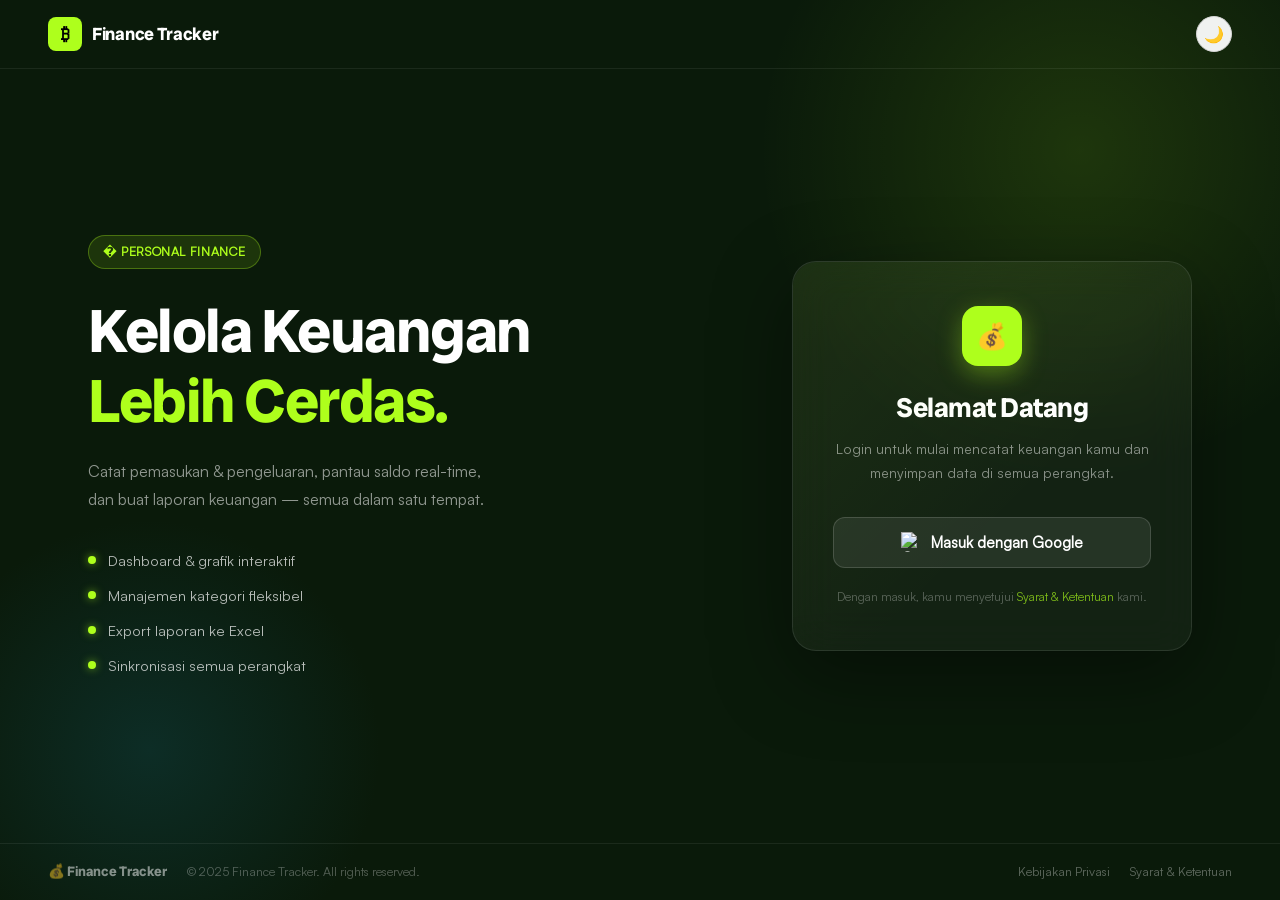
==== index.html @ 7076d9e4 "feat: apply fibank design - login screen redesign + color palette" ====
﻿<!DOCTYPE html>
<html lang="id" data-theme="light">
<head>
  <meta charset="UTF-8" />
  <meta name="viewport" content="width=device-width, initial-scale=1.0" />
  <title>Finance Tracker</title>
  <link rel="stylesheet" href="assets/css/satoshi.css" />
  <link rel="stylesheet" href="css/style.css" />
  <script src="https://cdn.jsdelivr.net/npm/chart.js@4.4.0/dist/chart.umd.min.js"></script>
  <script src="https://cdn.jsdelivr.net/npm/xlsx@0.18.5/dist/xlsx.full.min.js"></script>
</head>
<body>

<!-- ── Login Screen ──────────────────────────────────────── -->
<div id="loginScreen">

  <!-- Navbar -->
  <nav class="ls-nav">
    <div class="ls-nav-inner">
      <div class="ls-logo">
        <div class="ls-logo-icon">₿</div>
        <span class="ls-logo-text">Finance Tracker</span>
      </div>
      <button class="btn-theme login-theme" id="btnTheme" title="Toggle tema" aria-label="Toggle tema">
        <span id="themeIcon">🌙</span>
      </button>
    </div>
  </nav>

  <!-- Hero -->
  <div class="ls-hero">
    <!-- Left: Branding -->
    <div class="ls-left">
      <div class="ls-left-inner">
        <div class="ls-badge">� Personal Finance</div>
        <h1 class="ls-headline">Kelola Keuangan<br><span class="ls-headline-accent">Lebih Cerdas.</span></h1>
        <p class="ls-desc">Catat pemasukan &amp; pengeluaran, pantau saldo real-time, dan buat laporan keuangan — semua dalam satu tempat.</p>
        <div class="ls-features">
          <div class="ls-feature-item">
            <span class="ls-feature-dot"></span>
            <span>Dashboard &amp; grafik interaktif</span>
          </div>
          <div class="ls-feature-item">
            <span class="ls-feature-dot"></span>
            <span>Manajemen kategori fleksibel</span>
          </div>
          <div class="ls-feature-item">
            <span class="ls-feature-dot"></span>
            <span>Export laporan ke Excel</span>
          </div>
          <div class="ls-feature-item">
            <span class="ls-feature-dot"></span>
            <span>Sinkronisasi semua perangkat</span>
          </div>
        </div>
      </div>
    </div>

    <!-- Right: Login Card -->
    <div class="ls-right">
      <div class="login-card">
        <div class="login-logo">💰</div>
        <h2 class="login-title">Selamat Datang</h2>
        <p class="login-subtitle">Login untuk mulai mencatat keuangan kamu dan menyimpan data di semua perangkat.</p>
        <button class="btn-google" id="btnLogin">
          <img src="https://www.gstatic.com/firebasejs/ui/2.0.0/images/auth/google.svg" alt="Google" width="20" height="20" />
          Masuk dengan Google
        </button>
        <p class="ls-terms">Dengan masuk, kamu menyetujui <a href="#">Syarat &amp; Ketentuan</a> kami.</p>
      </div>
    </div>
  </div>

  <!-- Footer -->
  <footer class="ls-footer">
    <div class="ls-footer-inner">
      <div class="ls-footer-left">
        <span class="ls-footer-logo">💰 Finance Tracker</span>
        <span class="ls-footer-copy">© 2025 Finance Tracker. All rights reserved.</span>
      </div>
      <div class="ls-footer-right">
        <a href="#">Kebijakan Privasi</a>
        <a href="#">Syarat &amp; Ketentuan</a>
      </div>
    </div>
  </footer>

</div>

<!-- ── App Screen ────────────────────────────────────────── -->
<div id="appScreen" style="display:none">

  <!-- Sidebar -->
  <aside class="sidebar" id="sidebar">
    <div class="sidebar-header">
      <span class="sidebar-logo">💰</span>
      <span class="sidebar-title">Finance Tracker</span>
      <button class="sidebar-close" id="sidebarClose" aria-label="Tutup menu">✕</button>
    </div>
    <nav class="sidebar-nav">
      <button class="nav-item active" data-page="dashboard">
        <span class="nav-icon">📊</span><span class="nav-label">Dashboard</span>
      </button>
      <button class="nav-item" data-page="income">
        <span class="nav-icon">📥</span><span class="nav-label">Pendapatan</span>
      </button>
      <button class="nav-item" data-page="expense">
        <span class="nav-icon">📤</span><span class="nav-label">Pengeluaran</span>
      </button>
      <button class="nav-item" data-page="categories">
        <span class="nav-icon">🏷️</span><span class="nav-label">Kategori</span>
      </button>
      <button class="nav-item" data-page="report">
        <span class="nav-icon">📋</span><span class="nav-label">Laporan</span>
      </button>
      <button class="nav-item admin-only" data-page="users">
        <span class="nav-icon">👥</span><span class="nav-label">User Management</span>
      </button>
    </nav>
    <div class="sidebar-footer">
      <div class="user-info-sidebar">
        <img class="user-avatar" id="userAvatar" src="" alt="avatar" style="display:none" />
        <div class="user-details">
          <span class="user-name" id="userName"></span>
          <span class="user-role-badge" id="userRoleBadge">👤 User</span>
        </div>
      </div>
      <div class="sidebar-actions">
        <button class="btn-theme" id="btnThemeApp" title="Toggle tema" aria-label="Toggle tema">
          <span id="themeIconApp">🌙</span>
        </button>
        <button class="btn-logout" id="btnLogout" title="Keluar" aria-label="Keluar">🚪</button>
      </div>
    </div>
  </aside>

  <div class="sidebar-overlay" id="sidebarOverlay"></div>

  <!-- Main -->
  <div class="main-wrapper">
    <!-- Topbar -->
    <div class="topbar">
      <button class="btn-hamburger" id="btnHamburger" aria-label="Buka menu">☰</button>
      <div class="topbar-summary">
        <div class="summary-card income">
          <span class="summary-label">Pendapatan</span>
          <span class="summary-amount" id="totalIncome">Rp 0</span>
        </div>
        <div class="summary-card expense">
          <span class="summary-label">Pengeluaran</span>
          <span class="summary-amount" id="totalExpense">Rp 0</span>
        </div>
        <div class="summary-card balance" id="balanceCard">
          <span class="summary-label">Saldo</span>
          <span class="summary-amount" id="totalBalance">Rp 0</span>
        </div>
      </div>
    </div>

    <div class="page-content">

      <!-- ── DASHBOARD ── -->
      <section class="page active" id="page-dashboard">
        <div class="page-header">
          <h2 class="page-title">Dashboard</h2>
          <select id="dashPeriod" class="period-select">
            <option value="all">Semua Waktu</option>
            <option value="month" selected>Bulan Ini</option>
            <option value="week">7 Hari Terakhir</option>
          </select>
        </div>
        <div class="dash-stats-row">
          <div class="dash-stat-card income">
            <span class="dash-label">Total Pendapatan</span>
            <span class="dash-val income" id="dashIncome">Rp 0</span>
          </div>
          <div class="dash-stat-card expense">
            <span class="dash-label">Total Pengeluaran</span>
            <span class="dash-val expense" id="dashExpense">Rp 0</span>
          </div>
          <div class="dash-stat-card balance">
            <span class="dash-label">Selisih</span>
            <span class="dash-val" id="dashBalance">Rp 0</span>
          </div>
        </div>
        <div class="dashboard-grid">
          <div class="card">
            <h3 class="card-title">Distribusi Pengeluaran</h3>
            <div class="chart-wrapper"><canvas id="spendingChart"></canvas></div>
            <p class="empty-state" id="chartEmpty">Belum ada data pengeluaran.</p>
          </div>
          <div class="card">
            <h3 class="card-title">Distribusi Pendapatan</h3>
            <div class="chart-wrapper"><canvas id="incomeChart"></canvas></div>
            <p class="empty-state" id="incomeChartEmpty">Belum ada data pendapatan.</p>
          </div>
          <div class="card" style="grid-column: 1 / -1">
            <h3 class="card-title">Transaksi Terbaru</h3>
            <div class="list-wrapper" id="recentList">
              <p class="empty-state">Belum ada transaksi.</p>
            </div>
          </div>
        </div>
      </section>

      <!-- ── PENDAPATAN ── -->
      <section class="page" id="page-income">
        <h2 class="page-title">Pendapatan</h2>
        <div class="two-col-layout">
          <div class="card">
            <h3 class="card-title">Tambah Pendapatan</h3>
            <form id="incomeForm" novalidate>
              <div class="form-group">
                <label for="incomeName">Nama Item</label>
                <input type="text" id="incomeName" placeholder="Contoh: Gaji Bulanan" autocomplete="off" />
                <span class="error-msg" id="err-incomeName"></span>
              </div>
              <div class="form-group">
                <label for="incomeAmount">Jumlah (Rp)</label>
                <div class="amount-wrapper">
                  <span class="amount-prefix">Rp</span>
                  <input type="text" id="incomeAmount" placeholder="0" inputmode="numeric" autocomplete="off" />
                </div>
                <span class="error-msg" id="err-incomeAmount"></span>
              </div>
              <div class="form-group">
                <label for="incomeCategory">Kategori</label>
                <input type="text" id="incomeCategory" list="incomeCategoryList" placeholder="-- Pilih atau ketik Kategori --" autocomplete="off" />
                <datalist id="incomeCategoryList"></datalist>
                <span class="error-msg" id="err-incomeCategory"></span>
              </div>
              <div class="form-group">
                <label for="incomeDate">Tanggal</label>
                <input type="date" id="incomeDate" />
                <span class="error-msg" id="err-incomeDate"></span>
              </div>
              <button type="submit" class="btn-add income-mode">+ Tambah Pendapatan</button>
            </form>
          </div>
          <div class="card">
            <h3 class="card-title">Daftar Pendapatan</h3>
            <div class="list-wrapper" id="incomeList">
              <p class="empty-state">Belum ada pendapatan.</p>
            </div>
          </div>
        </div>
      </section>

      <!-- ── PENGELUARAN ── -->
      <section class="page" id="page-expense">
        <h2 class="page-title">Pengeluaran</h2>
        <div class="two-col-layout">
          <div class="card">
            <h3 class="card-title">Tambah Pengeluaran</h3>
            <form id="expenseForm" novalidate>
              <div class="form-group">
                <label for="expenseName">Nama Item</label>
                <input type="text" id="expenseName" placeholder="Contoh: Nasi Goreng" autocomplete="off" />
                <span class="error-msg" id="err-expenseName"></span>
              </div>
              <div class="form-group">
                <label for="expenseAmount">Jumlah (Rp)</label>
                <div class="amount-wrapper">
                  <span class="amount-prefix">Rp</span>
                  <input type="text" id="expenseAmount" placeholder="0" inputmode="numeric" autocomplete="off" />
                </div>
                <span class="error-msg" id="err-expenseAmount"></span>
              </div>
              <div class="form-group">
                <label for="expenseCategory">Kategori</label>
                <input type="text" id="expenseCategory" list="expenseCategoryList" placeholder="-- Pilih atau ketik Kategori --" autocomplete="off" />
                <datalist id="expenseCategoryList"></datalist>
                <span class="error-msg" id="err-expenseCategory"></span>
              </div>
              <div class="form-group">
                <label for="expenseDate">Tanggal</label>
                <input type="date" id="expenseDate" />
                <span class="error-msg" id="err-expenseDate"></span>
              </div>
              <button type="submit" class="btn-add">+ Tambah Pengeluaran</button>
            </form>
          </div>
          <div class="card">
            <h3 class="card-title">Daftar Pengeluaran</h3>
            <div class="list-wrapper" id="expenseList">
              <p class="empty-state">Belum ada pengeluaran.</p>
            </div>
          </div>
        </div>
      </section>

      <!-- ── KATEGORI ── -->
      <section class="page" id="page-categories">
        <h2 class="page-title">Manajemen Kategori</h2>
        <div class="two-col-layout">
          <div class="card">
            <h3 class="card-title">Tambah / Edit Kategori</h3>
            <form id="categoryForm" novalidate>
              <div class="form-group">
                <label for="catName">Nama Kategori</label>
                <input type="text" id="catName" placeholder="Contoh: Hiburan" autocomplete="off" />
                <span class="error-msg" id="err-catName"></span>
              </div>
              <div class="form-group">
                <label for="catType">Tipe</label>
                <select id="catType">
                  <option value="Pengeluaran">📤 Pengeluaran</option>
                  <option value="Pendapatan">📥 Pendapatan</option>
                </select>
              </div>
              <div class="form-group">
                <label for="catIcon">Icon</label>
                <select id="catIcon">
                  <option value="food">🍽️ Makan</option>
                  <option value="car">🚗 Transportasi</option>
                  <option value="money">💸 Transfer</option>
                  <option value="shop">🛍️ Belanja</option>
                  <option value="health">💊 Kesehatan</option>
                  <option value="home">🏠 Rumah</option>
                  <option value="fun">🎮 Hiburan</option>
                  <option value="edu">📚 Pendidikan</option>
                  <option value="travel">✈️ Travel</option>
                  <option value="gift">🎁 Hadiah</option>
                  <option value="pet">🐾 Hewan</option>
                  <option value="work">💼 Kerja</option>
                  <option value="laptop">💻 Freelance</option>
                  <option value="chart">📈 Investasi</option>
                  <option value="star">⭐ Lainnya</option>
                  <option value="plus">➕ Plus</option>
                </select>
              </div>
              <div class="form-group">
                <label for="catColor">Warna</label>
                <input type="color" id="catColor" value="#6366f1" />
              </div>
              <button type="submit" class="btn-add" id="btnSaveCategory">+ Tambah Kategori</button>
            </form>
          </div>
          <div class="card">
            <div class="cat-tabs">
              <button class="filter-btn active" data-cat-filter="Pengeluaran">📤 Pengeluaran</button>
              <button class="filter-btn" data-cat-filter="Pendapatan">📥 Pendapatan</button>
            </div>
            <div id="categoryList" class="category-list">
              <p class="empty-state">Belum ada kategori.</p>
            </div>
          </div>
        </div>
      </section>

      <!-- ── LAPORAN ── -->
      <section class="page" id="page-report">
        <h2 class="page-title">Laporan Transaksi</h2>
        <div class="card">
          <div class="report-toolbar">
            <div class="filter-tabs">
              <button class="filter-btn active" data-filter="Semua">Semua</button>
              <button class="filter-btn" data-filter="Pendapatan">📥 Pendapatan</button>
              <button class="filter-btn" data-filter="Pengeluaran">📤 Pengeluaran</button>
            </div>
            <div class="report-filters">
              <input type="month" id="reportMonth" title="Filter bulan" />
              <button class="btn-export" id="btnExport">📊 Export Excel</button>
            </div>
          </div>
          <div class="list-wrapper" id="reportList" style="max-height:600px">
            <p class="empty-state" id="reportEmpty">Belum ada transaksi.</p>
          </div>
        </div>
      </section>

      <!-- ── USER MANAGEMENT ── -->
      <section class="page" id="page-users">
        <h2 class="page-title">User Management</h2>
        <div class="card">
          <div class="users-toolbar">
            <input type="text" id="userSearch" placeholder="🔍 Cari nama atau email..." class="search-input" />
          </div>
          <div id="userTable" class="user-table-wrapper">
            <p class="empty-state">Memuat data user...</p>
          </div>
        </div>
      </section>

    </div><!-- /page-content -->
  </div><!-- /main-wrapper -->
</div><!-- /appScreen -->

<script type="module" src="js/app.js"></script>
</body>
</html>
---- assets/css/satoshi.css ----
/**
* @license
*
* Font Family: Satoshi
* Designed by: Deni Anggara
* URL: https://www.fontshare.com/fonts/satoshi
* © 2024 Indian Type Foundry
*
* Satoshi Light 
* Satoshi LightItalic 
* Satoshi Regular 
* Satoshi Italic 
* Satoshi Medium 
* Satoshi MediumItalic 
* Satoshi Bold 
* Satoshi BoldItalic 
* Satoshi Black 
* Satoshi BlackItalic 
* Satoshi Variable (Variable font)
* Satoshi VariableItalic (Variable font)

*
*/
@font-face {
  font-family: 'Satoshi-Light';
  src: url('../fonts/satoshi-font/Satoshi-Light.woff2') format('woff2'),
    url('../fonts/satoshi-font/Satoshi-Light.woff') format('woff'),
    url('../fonts/satoshi-font/Satoshi-Light.ttf') format('truetype');
  font-weight: 300;
  font-display: swap;
  font-style: normal;
}

@font-face {
  font-family: 'Satoshi-LightItalic';
  src: url('../fonts/satoshi-font/Satoshi-LightItalic.woff2') format('woff2'),
    url('../fonts/satoshi-font/Satoshi-LightItalic.woff') format('woff'),
    url('../fonts/satoshi-font/Satoshi-LightItalic.ttf') format('truetype');
  font-weight: 300;
  font-display: swap;
  font-style: italic;
}

@font-face {
  font-family: 'Satoshi-Regular';
  src: url('../fonts/satoshi-font/Satoshi-Regular.woff2') format('woff2'),
    url('../fonts/satoshi-font/Satoshi-Regular.woff') format('woff'),
    url('../fonts/satoshi-font/Satoshi-Regular.ttf') format('truetype');
  font-weight: 400;
  font-display: swap;
  font-style: normal;
}

@font-face {
  font-family: 'Satoshi-Italic';
  src: url('../fonts/satoshi-font/Satoshi-Italic.woff2') format('woff2'),
    url('../fonts/satoshi-font/Satoshi-Italic.woff') format('woff'),
    url('../fonts/satoshi-font/Satoshi-Italic.ttf') format('truetype');
  font-weight: 400;
  font-display: swap;
  font-style: italic;
}

@font-face {
  font-family: 'Satoshi-Medium';
  src: url('../fonts/satoshi-font/Satoshi-Medium.woff2') format('woff2'),
    url('../fonts/satoshi-font/Satoshi-Medium.woff') format('woff'),
    url('../fonts/satoshi-font/Satoshi-Medium.ttf') format('truetype');
  font-weight: 500;
  font-display: swap;
  font-style: normal;
}

@font-face {
  font-family: 'Satoshi-MediumItalic';
  src: url('../fonts/satoshi-font/Satoshi-MediumItalic.woff2') format('woff2'),
    url('../fonts/satoshi-font/Satoshi-MediumItalic.woff') format('woff'),
    url('../fonts/satoshi-font/Satoshi-MediumItalic.ttf') format('truetype');
  font-weight: 500;
  font-display: swap;
  font-style: italic;
}

@font-face {
  font-family: 'Satoshi-Bold';
  src: url('../fonts/satoshi-font/Satoshi-Bold.woff2') format('woff2'),
    url('../fonts/satoshi-font/Satoshi-Bold.woff') format('woff'),
    url('../fonts/satoshi-font/Satoshi-Bold.ttf') format('truetype');
  font-weight: 700;
  font-display: swap;
  font-style: normal;
}

@font-face {
  font-family: 'Satoshi-BoldItalic';
  src: url('../fonts/satoshi-font/Satoshi-BoldItalic.woff2') format('woff2'),
    url('../fonts/satoshi-font/Satoshi-BoldItalic.woff') format('woff'),
    url('../fonts/satoshi-font/Satoshi-BoldItalic.ttf') format('truetype');
  font-weight: 700;
  font-display: swap;
  font-style: italic;
}

@font-face {
  font-family: 'Satoshi-Black';
  src: url('../fonts/satoshi-font/Satoshi-Black.woff2') format('woff2'),
    url('../fonts/satoshi-font/Satoshi-Black.woff') format('woff'),
    url('../fonts/satoshi-font/Satoshi-Black.ttf') format('truetype');
  font-weight: 900;
  font-display: swap;
  font-style: normal;
}

@font-face {
  font-family: 'Satoshi-BlackItalic';
  src: url('../fonts/satoshi-font/Satoshi-BlackItalic.woff2') format('woff2'),
    url('../fonts/satoshi-font/Satoshi-BlackItalic.woff') format('woff'),
    url('../fonts/satoshi-font/Satoshi-BlackItalic.ttf') format('truetype');
  font-weight: 900;
  font-display: swap;
  font-style: italic;
}

/**
* This is a variable font
* You can control variable axes as shown below:
* font-variation-settings: wght 900.0;
*
* available axes:
'wght' (range from 300.0 to 900.0
*/
@font-face {
  font-family: 'Satoshi-Variable';
  src: url('../fonts/satoshi-font/Satoshi-Variable.woff2') format('woff2'),
    url('../fonts/satoshi-font/Satoshi-Variable.woff') format('woff'),
    url('../fonts/satoshi-font/Satoshi-Variable.ttf') format('truetype');
  font-weight: 300 900;
  font-display: swap;
  font-style: normal;
}

/**
* This is a variable font
* You can control variable axes as shown below:
* font-variation-settings: wght 900.0;
*
* available axes:
'wght' (range from 300.0 to 900.0
*/
@font-face {
  font-family: 'Satoshi-VariableItalic';
  src: url('../fonts/satoshi-font/Satoshi-VariableItalic.woff2') format('woff2'),
    url('../fonts/satoshi-font/Satoshi-VariableItalic.woff') format('woff'),
    url('../fonts/satoshi-font/Satoshi-VariableItalic.ttf') format('truetype');
  font-weight: 300 900;
  font-display: swap;
  font-style: italic;
}
---- css/style.css ----
﻿/* ===========================
   Fibank Design System — Fonts
=========================== */
@import url("https://fonts.googleapis.com/css2?family=Radio+Canada+Big:ital,wght@0,400..700;1,400..700&display=swap");

/* ===========================
   CSS Variables — Light
=========================== */
:root, [data-theme="light"] {
  --bg:           #f4f6f0;
  --surface:      #ffffff;
  --surface-alt:  #f7f9f4;
  --primary:      #AEFF1C;
  --primary-dark: #104042;
  --primary-hover:#8fd914;
  --income:       #AEFF1C;
  --income-dark:  #104042;
  --income-hover: #8fd914;
  --income-bg:    #edffd0;
  --expense:      #ef4444;
  --expense-hover:#dc2626;
  --expense-bg:   #fee2e2;
  --text:         #000000;
  --text-muted:   #555f5f;
  --border:       #d5d5d5;
  --shadow:       0 4px 24px rgba(0,0,0,0.07);
  --shadow-hover: 0 8px 40px rgba(0,0,0,0.13);
  --radius:       16px;
  --sidebar-w:    256px;
  --theme-btn-bg:   #f0f2f0;
  --theme-btn-text: #000000;
  --font-heading: "Radio Canada Big", serif;
  --font-body:    "Satoshi-Regular", "Segoe UI", system-ui, sans-serif;
}
[data-theme="dark"] {
  --bg:           #0a0f0a;
  --surface:      #111a11;
  --surface-alt:  #162016;
  --primary:      #AEFF1C;
  --primary-dark: #AEFF1C;
  --primary-hover:#8fd914;
  --income:       #AEFF1C;
  --income-dark:  #AEFF1C;
  --income-hover: #8fd914;
  --income-bg:    #1a2e0a;
  --expense:      #f87171;
  --expense-hover:#ef4444;
  --expense-bg:   #2d0a0a;
  --text:         #f0f4f0;
  --text-muted:   #8a9e8a;
  --border:       #2a3a2a;
  --shadow:       0 4px 24px rgba(0,0,0,0.5);
  --shadow-hover: 0 8px 40px rgba(0,0,0,0.7);
  --theme-btn-bg:   #1e2e1e;
  --theme-btn-text: #f0f4f0;
}

/* ===========================
   Reset & Base
=========================== */
*, *::before, *::after { box-sizing: border-box; margin: 0; padding: 0; }

html::-webkit-scrollbar, body::-webkit-scrollbar { width: 5px; }
html::-webkit-scrollbar-track, body::-webkit-scrollbar-track { background: #c1c1c1; }
html::-webkit-scrollbar-thumb, body::-webkit-scrollbar-thumb { background-color: #AEFF1C; outline: none; border-radius: 99px; }
html::-webkit-scrollbar-thumb:active, body::-webkit-scrollbar-thumb:active { background: #000000; }

body {
  font-family: var(--font-body);
  background: var(--bg);
  color: var(--text);
  min-height: 100vh;
  transition: background 0.3s, color 0.3s;
  font-size: 15px;
  line-height: 1.6;
}
[data-theme="dark"] input[type="date"]::-webkit-calendar-picker-indicator,
[data-theme="dark"] input[type="month"]::-webkit-calendar-picker-indicator { filter: invert(1); }

/* ===========================
   Login Screen — Full Page
=========================== */
#loginScreen {
  min-height: 100vh;
  display: flex;
  flex-direction: column;
  background: #0a1a0a;
  position: relative;
  overflow: hidden;
}

/* Background blobs */
#loginScreen::before {
  content: "";
  position: absolute;
  width: 700px; height: 700px;
  background: radial-gradient(circle, rgba(174,255,28,0.12) 0%, transparent 65%);
  top: -200px; right: -150px;
  pointer-events: none; z-index: 0;
}
#loginScreen::after {
  content: "";
  position: absolute;
  width: 500px; height: 500px;
  background: radial-gradient(circle, rgba(16,64,66,0.5) 0%, transparent 65%);
  bottom: -100px; left: -100px;
  pointer-events: none; z-index: 0;
}

/* Navbar */
.ls-nav {
  position: relative; z-index: 10;
  padding: 0 48px;
  border-bottom: 1px solid rgba(255,255,255,0.07);
}
.ls-nav-inner {
  max-width: 1200px; margin: 0 auto;
  display: flex; align-items: center; justify-content: space-between;
  height: 68px;
}
.ls-logo {
  display: flex; align-items: center; gap: 10px;
}
.ls-logo-icon {
  width: 34px; height: 34px;
  background: #AEFF1C;
  border-radius: 8px;
  display: flex; align-items: center; justify-content: center;
  font-size: 1.1rem; color: #000; font-weight: 900;
  flex-shrink: 0;
  line-height: 1;
}
.ls-logo-text {
  font-family: var(--font-heading);
  font-size: 1.1rem; font-weight: 700;
  color: #ffffff; letter-spacing: -0.3px;
}

/* Hero split layout */
.ls-hero {
  flex: 1;
  display: flex;
  align-items: center;
  max-width: 1200px;
  width: 100%;
  margin: 0 auto;
  padding: 60px 48px;
  gap: 80px;
  position: relative; z-index: 1;
}

/* Left branding */
.ls-left { flex: 1; }
.ls-left-inner { max-width: 520px; }

.ls-badge {
  display: inline-flex; align-items: center; gap: 8px;
  background: rgba(174,255,28,0.12);
  border: 1px solid rgba(174,255,28,0.3);
  color: #AEFF1C;
  font-size: 0.78rem; font-weight: 700;
  padding: 6px 14px; border-radius: 99px;
  letter-spacing: 0.05em; text-transform: uppercase;
  margin-bottom: 28px;
}

.ls-headline {
  font-family: var(--font-heading);
  font-size: clamp(2.4rem, 5vw, 3.8rem);
  font-weight: 700;
  color: #ffffff;
  line-height: 1.15;
  letter-spacing: -1.5px;
  margin-bottom: 20px;
}
.ls-headline-accent {
  color: #AEFF1C;
  display: block;
}

.ls-desc {
  font-size: 1rem; color: rgba(255,255,255,0.55);
  line-height: 1.75; margin-bottom: 36px;
  max-width: 420px;
}

.ls-features { display: flex; flex-direction: column; gap: 12px; }
.ls-feature-item {
  display: flex; align-items: center; gap: 12px;
  color: rgba(255,255,255,0.7); font-size: 0.9rem;
}
.ls-feature-dot {
  width: 8px; height: 8px;
  background: #AEFF1C; border-radius: 50%;
  flex-shrink: 0;
  box-shadow: 0 0 8px rgba(174,255,28,0.6);
}

/* Right login card */
.ls-right {
  flex-shrink: 0;
  width: 400px;
}

.login-card {
  background: rgba(255,255,255,0.04);
  backdrop-filter: blur(20px);
  -webkit-backdrop-filter: blur(20px);
  border-radius: 24px;
  border: 1px solid rgba(255,255,255,0.1);
  padding: 44px 40px;
  text-align: center;
  position: relative;
  z-index: 1;
  box-shadow: 0 24px 80px rgba(0,0,0,0.4);
}
.login-card::before {
  content: "";
  position: absolute;
  inset: 0; border-radius: 24px;
  background: linear-gradient(135deg, rgba(174,255,28,0.06) 0%, transparent 60%);
  pointer-events: none;
}

.login-logo {
  width: 60px; height: 60px;
  background: #AEFF1C;
  border-radius: 16px;
  display: flex; align-items: center; justify-content: center;
  font-size: 1.6rem; color: #000;
  margin: 0 auto 20px;
  box-shadow: 0 8px 24px rgba(174,255,28,0.35);
}

.login-title {
  font-family: var(--font-heading);
  font-size: 1.7rem; font-weight: 700;
  color: #ffffff; margin-bottom: 8px;
  letter-spacing: -0.5px;
}
.login-subtitle {
  font-size: 0.875rem; color: rgba(255,255,255,0.5);
  margin-bottom: 32px; line-height: 1.7;
}

.btn-google {
  display: inline-flex; align-items: center; justify-content: center; gap: 10px;
  width: 100%; padding: 14px 24px;
  border: 1.5px solid rgba(255,255,255,0.15); border-radius: 12px;
  background: rgba(255,255,255,0.08); color: #ffffff;
  font-size: 0.95rem; font-weight: 600; cursor: pointer;
  transition: all 0.3s ease;
  font-family: var(--font-body);
  position: relative; z-index: 1;
}
.btn-google:hover {
  border-color: #AEFF1C;
  background: #AEFF1C;
  color: #000;
  box-shadow: 0 6px 24px rgba(174,255,28,0.35);
  transform: translateY(-2px);
}
.btn-google:disabled { opacity: 0.5; cursor: not-allowed; transform: none; }

.ls-terms {
  font-size: 0.75rem; color: rgba(255,255,255,0.3);
  margin-top: 16px; line-height: 1.6;
}
.ls-terms a { color: rgba(174,255,28,0.7); text-decoration: none; }
.ls-terms a:hover { color: #AEFF1C; }

/* Theme toggle on navbar */
.login-theme {
  width: 36px; height: 36px; border-radius: 50%;
  border: 1px solid rgba(255,255,255,0.15);
  background: rgba(255,255,255,0.06);
  color: rgba(255,255,255,0.7); font-size: 1rem; cursor: pointer;
  display: flex; align-items: center; justify-content: center;
  transition: all 0.25s ease;
}
.login-theme:hover { border-color: #AEFF1C; background: #AEFF1C; color: #000; }

/* Footer */
.ls-footer {
  position: relative; z-index: 1;
  border-top: 1px solid rgba(255,255,255,0.07);
  padding: 0 48px;
}
.ls-footer-inner {
  max-width: 1200px; margin: 0 auto;
  display: flex; align-items: center; justify-content: space-between;
  height: 56px; gap: 16px;
}
.ls-footer-left {
  display: flex; align-items: center; gap: 20px;
}
.ls-footer-logo {
  font-family: var(--font-heading);
  font-size: 0.85rem; font-weight: 700;
  color: rgba(255,255,255,0.5);
}
.ls-footer-copy {
  font-size: 0.78rem; color: rgba(255,255,255,0.3);
}
.ls-footer-right {
  display: flex; gap: 20px;
}
.ls-footer-right a {
  font-size: 0.78rem; color: rgba(255,255,255,0.35);
  text-decoration: none; transition: color 0.2s;
}
.ls-footer-right a:hover { color: #AEFF1C; }

/* Responsive login */
@media (max-width: 900px) {
  .ls-hero { flex-direction: column; padding: 40px 24px; gap: 40px; }
  .ls-left-inner { max-width: 100%; text-align: center; }
  .ls-desc { max-width: 100%; }
  .ls-features { align-items: center; }
  .ls-right { width: 100%; max-width: 420px; }
  .ls-nav { padding: 0 24px; }
  .ls-footer { padding: 0 24px; }
  .ls-footer-inner { flex-direction: column; height: auto; padding: 16px 0; gap: 8px; text-align: center; }
  .ls-footer-left { flex-direction: column; gap: 4px; }
}
@media (max-width: 480px) {
  .ls-headline { font-size: 2rem; }
  .login-card { padding: 32px 24px; }
}

/* ===========================
   App Layout
=========================== */
#appScreen { display: flex; min-height: 100vh; }

/* Sidebar */
.sidebar {
  width: var(--sidebar-w);
  background: #000000;
  border-right: none;
  display: flex;
  flex-direction: column;
  position: fixed;
  top: 0; left: 0; bottom: 0;
  z-index: 200;
  transition: transform 0.3s cubic-bezier(0.4,0,0.2,1);
  box-shadow: 4px 0 32px rgba(0,0,0,0.18);
}
[data-theme="dark"] .sidebar { background: #0a0f0a; border-right: 1px solid var(--border); }
.sidebar-header {
  display: flex; align-items: center; gap: 10px;
  padding: 24px 20px 20px;
  border-bottom: 1px solid rgba(255,255,255,0.08);
}
.sidebar-logo { font-size: 1.5rem; }
.sidebar-title {
  font-family: var(--font-heading);
  font-size: 1.1rem; font-weight: 700;
  color: #ffffff; flex: 1;
  letter-spacing: -0.3px;
}
.sidebar-close { display: none; background: none; border: none; font-size: 1.1rem; cursor: pointer; color: rgba(255,255,255,0.5); }
.sidebar-close:hover { color: #AEFF1C; }
.sidebar-nav { flex: 1; padding: 16px 12px; display: flex; flex-direction: column; gap: 4px; overflow-y: auto; }
.sidebar-nav::-webkit-scrollbar { width: 3px; }
.sidebar-nav::-webkit-scrollbar-thumb { background: rgba(255,255,255,0.1); border-radius: 99px; }
.nav-item {
  display: flex; align-items: center; gap: 12px;
  padding: 11px 14px; border-radius: 12px;
  border: none; background: none; cursor: pointer;
  color: rgba(255,255,255,0.55); font-size: 0.875rem; font-weight: 500;
  text-align: left; width: 100%;
  transition: all 0.25s ease;
  font-family: var(--font-body);
}
.nav-item:hover { background: rgba(174,255,28,0.1); color: #AEFF1C; }
.nav-item.active {
  background: #AEFF1C;
  color: #000000;
  font-weight: 700;
  box-shadow: 0 4px 16px rgba(174,255,28,0.3);
}
.nav-icon { font-size: 1.1rem; width: 22px; text-align: center; flex-shrink: 0; }
.sidebar-footer {
  padding: 16px 20px;
  border-top: 1px solid rgba(255,255,255,0.08);
  display: flex; flex-direction: column; gap: 12px;
}
.user-info-sidebar { display: flex; align-items: center; gap: 10px; }
.user-details { display: flex; flex-direction: column; min-width: 0; }
.user-name { font-size: 0.85rem; font-weight: 600; color: #ffffff; white-space: nowrap; overflow: hidden; text-overflow: ellipsis; }
.user-role-badge { font-size: 0.7rem; color: rgba(255,255,255,0.45); }
.sidebar-actions { display: flex; gap: 8px; }
.sidebar-overlay {
  display: none; position: fixed; inset: 0;
  background: rgba(0,0,0,0.6); z-index: 199;
  backdrop-filter: blur(2px);
}
.sidebar-overlay.visible { display: block; }

/* Main wrapper */
.main-wrapper {
  margin-left: var(--sidebar-w);
  flex: 1;
  display: flex;
  flex-direction: column;
  min-height: 100vh;
}

/* Topbar */
.topbar {
  display: flex; align-items: center; gap: 16px;
  padding: 14px 28px;
  background: var(--surface);
  border-bottom: 1.5px solid var(--border);
  position: sticky; top: 0; z-index: 100;
  flex-wrap: wrap;
  box-shadow: 0 2px 12px rgba(0,0,0,0.04);
}
.btn-hamburger {
  display: none; background: none; border: 1.5px solid var(--border);
  font-size: 1.2rem; cursor: pointer; color: var(--text);
  padding: 6px 10px; border-radius: 10px;
  transition: all 0.2s;
}
.btn-hamburger:hover { border-color: #AEFF1C; background: #AEFF1C; color: #000; }
.topbar-summary { display: flex; gap: 10px; flex-wrap: wrap; }

/* Summary Cards */
.summary-card {
  border-radius: 12px; padding: 10px 18px;
  display: flex; flex-direction: column; gap: 2px;
  min-width: 130px;
  transition: transform 0.2s;
}
.summary-card:hover { transform: translateY(-2px); }
.summary-card.income  { background: #000000; color: #AEFF1C; }
.summary-card.expense { background: var(--expense); color: #fff; }
.summary-card.balance { background: #104042; color: #AEFF1C; }
.summary-card.balance.negative { background: #dc2626; color: #fff; }
.summary-label  { font-size: 0.68rem; opacity: 0.75; text-transform: uppercase; letter-spacing: 0.07em; font-weight: 600; }
.summary-amount { font-size: 1rem; font-weight: 700; font-family: var(--font-heading); }

/* Page Content */
.page-content { padding: 28px; flex: 1; }
.page { display: none; }
.page.active { display: block; }
.page-title {
  font-family: var(--font-heading);
  font-size: 1.6rem; font-weight: 700;
  color: var(--text); margin-bottom: 24px;
  letter-spacing: -0.5px;
}
.page-header { display: flex; align-items: center; justify-content: space-between; margin-bottom: 24px; flex-wrap: wrap; gap: 12px; }
.page-header .page-title { margin-bottom: 0; }

/* Period select */
.period-select {
  padding: 9px 14px; border: 1.5px solid var(--border); border-radius: 10px;
  background: var(--surface); color: var(--text); font-size: 0.875rem; cursor: pointer;
  font-family: var(--font-body);
  transition: border-color 0.2s;
}
.period-select:focus { outline: none; border-color: #AEFF1C; }

/* Dashboard stat row */
.dash-stats-row { display: flex; gap: 16px; margin-bottom: 28px; flex-wrap: wrap; }
.dash-stat-card {
  flex: 1; min-width: 150px;
  background: var(--surface); border-radius: var(--radius);
  padding: 20px 24px; box-shadow: var(--shadow);
  display: flex; flex-direction: column; gap: 6px;
  border: 1.5px solid var(--border);
  border-top: 4px solid var(--border);
  transition: all 0.3s ease;
  position: relative; overflow: hidden;
}
.dash-stat-card::after {
  content: "";
  position: absolute;
  width: 80px; height: 80px;
  border-radius: 50%;
  top: -20px; right: -20px;
  opacity: 0.07;
}
.dash-stat-card.income  { border-top-color: #AEFF1C; }
.dash-stat-card.income::after  { background: #AEFF1C; }
.dash-stat-card.expense { border-top-color: var(--expense); }
.dash-stat-card.expense::after { background: var(--expense); }
.dash-stat-card.balance { border-top-color: #104042; }
.dash-stat-card.balance::after { background: #104042; }
.dash-stat-card:hover { box-shadow: var(--shadow-hover); transform: translateY(-3px); }
.dash-label { font-size: 0.72rem; color: var(--text-muted); text-transform: uppercase; letter-spacing: 0.07em; font-weight: 600; }
.dash-val { font-size: 1.35rem; font-weight: 700; color: var(--text); font-family: var(--font-heading); }
.dash-val.income  { color: #104042; }
[data-theme="dark"] .dash-val.income { color: #AEFF1C; }
.dash-val.expense { color: var(--expense); }

/* Dashboard grid */
.dashboard-grid { display: grid; grid-template-columns: 1fr 1fr; gap: 20px; }

/* Two-col layout */
.two-col-layout { display: grid; grid-template-columns: 1fr 1fr; gap: 20px; align-items: start; }

/* Card */
.card {
  background: var(--surface); border-radius: var(--radius);
  padding: 24px; box-shadow: var(--shadow);
  border: 1.5px solid var(--border);
  transition: all 0.3s ease;
}
.card:hover { box-shadow: var(--shadow-hover); }
.card-title {
  font-family: var(--font-heading);
  font-size: 0.95rem; font-weight: 700; color: var(--text);
  text-transform: uppercase; letter-spacing: 0.05em; margin-bottom: 18px;
}

/* Chart */
.chart-wrapper { position: relative; width: 100%; max-width: 280px; margin: 0 auto; }

/* Form */
.form-group { display: flex; flex-direction: column; gap: 6px; margin-bottom: 16px; }
.form-group label {
  font-size: 0.78rem; font-weight: 700; color: var(--text);
  text-transform: uppercase; letter-spacing: 0.05em;
}
.form-group input, .form-group select {
  padding: 11px 16px; border: 1.5px solid var(--border); border-radius: 10px;
  font-size: 0.95rem; color: var(--text); background: var(--surface);
  transition: border-color 0.2s, box-shadow 0.2s; outline: none; width: 100%;
  font-family: var(--font-body);
}
.form-group input:focus, .form-group select:focus {
  border-color: #AEFF1C;
  box-shadow: 0 0 0 3px rgba(174,255,28,0.15);
}
.form-group input.invalid, .form-group select.invalid { border-color: var(--expense); }
.error-msg { font-size: 0.78rem; color: var(--expense); min-height: 16px; }

/* Amount wrapper */
.amount-wrapper {
  display: flex; align-items: center;
  border: 1.5px solid var(--border); border-radius: 10px;
  overflow: hidden; background: var(--surface);
  transition: border-color 0.2s, box-shadow 0.2s;
}
.amount-wrapper:focus-within {
  border-color: #AEFF1C;
  box-shadow: 0 0 0 3px rgba(174,255,28,0.15);
}
.amount-wrapper.invalid { border-color: var(--expense); }
.amount-prefix { padding: 11px 8px 11px 16px; font-size: 0.95rem; font-weight: 700; color: var(--text-muted); user-select: none; }
.amount-wrapper input { border: none !important; outline: none !important; padding: 11px 16px 11px 4px; font-size: 0.95rem; color: var(--text); background: var(--surface); width: 100%; box-shadow: none !important; font-family: var(--font-body); }

/* Buttons */
.btn-add {
  width: 100%; padding: 13px; background: #000000; color: #AEFF1C;
  border: 2px solid #000000; border-radius: 10px; font-size: 0.9rem; font-weight: 700;
  cursor: pointer; transition: all 0.3s ease; margin-top: 4px;
  font-family: var(--font-heading); letter-spacing: 0.03em;
  position: relative; overflow: hidden;
}
.btn-add::before {
  content: "";
  position: absolute; inset: 0;
  background: #AEFF1C;
  transform: scaleX(0);
  transform-origin: left;
  transition: transform 0.3s ease;
  z-index: 0;
}
.btn-add:hover { color: #000000; border-color: #AEFF1C; }
.btn-add:hover::before { transform: scaleX(1); }
.btn-add:active { transform: scale(0.98); }
.btn-add.income-mode { background: #104042; border-color: #104042; color: #AEFF1C; }
.btn-add.income-mode::before { background: #AEFF1C; }
.btn-add.income-mode:hover { color: #000000; border-color: #AEFF1C; }
[data-theme="dark"] .btn-add { background: #AEFF1C; color: #000000; border-color: #AEFF1C; }
[data-theme="dark"] .btn-add::before { background: #000000; }
[data-theme="dark"] .btn-add:hover { color: #AEFF1C; }
[data-theme="dark"] .btn-add.income-mode { background: #AEFF1C; border-color: #AEFF1C; color: #000; }

.btn-theme {
  width: 36px; height: 36px; border-radius: 50%;
  border: 1.5px solid var(--border); background: var(--theme-btn-bg);
  color: var(--theme-btn-text); font-size: 1rem; cursor: pointer;
  display: flex; align-items: center; justify-content: center;
  transition: all 0.25s ease; flex-shrink: 0;
}
.btn-theme:hover { border-color: #AEFF1C; background: #AEFF1C; color: #000; transform: rotate(20deg) scale(1.1); }

.btn-logout {
  width: 36px; height: 36px; border-radius: 50%;
  border: 1.5px solid var(--border); background: var(--theme-btn-bg);
  color: var(--theme-btn-text); font-size: 1rem; cursor: pointer;
  display: flex; align-items: center; justify-content: center;
  transition: all 0.25s ease; flex-shrink: 0;
}
.btn-logout:hover { border-color: var(--expense); background: var(--expense-bg); color: var(--expense); }

/* User avatar */
.user-avatar { width: 34px; height: 34px; border-radius: 50%; object-fit: cover; border: 2px solid rgba(174,255,28,0.5); }


/* Transaction List */
.list-wrapper { max-height: 420px; overflow-y: auto; display: flex; flex-direction: column; gap: 8px; padding-right: 4px; }
.list-wrapper::-webkit-scrollbar { width: 4px; }
.list-wrapper::-webkit-scrollbar-track { background: transparent; }
.list-wrapper::-webkit-scrollbar-thumb { background: #AEFF1C; border-radius: 99px; }

.transaction-item {
  display: flex; align-items: center; justify-content: space-between; gap: 10px;
  padding: 12px 16px; border-radius: 12px;
  background: var(--surface-alt); border: 1.5px solid var(--border);
  border-left: 4px solid var(--border);
  transition: all 0.2s ease;
}
.transaction-item:hover { transform: translateX(3px); border-color: #AEFF1C; box-shadow: 0 2px 12px rgba(174,255,28,0.1); }
.tx-info { display: flex; flex-direction: column; gap: 3px; flex: 1; min-width: 0; }
.tx-name { font-weight: 700; font-size: 0.9rem; white-space: nowrap; overflow: hidden; text-overflow: ellipsis; color: var(--text); font-family: var(--font-heading); }
.tx-meta { font-size: 0.75rem; color: var(--text-muted); display: flex; gap: 8px; flex-wrap: wrap; align-items: center; }
.tx-badge { display: inline-block; padding: 2px 10px; border-radius: 99px; font-size: 0.68rem; font-weight: 700; color: #000; background: #AEFF1C; }
.tx-amount { font-weight: 700; font-size: 0.9rem; white-space: nowrap; font-family: var(--font-heading); }
.tx-amount.income  { color: #104042; }
[data-theme="dark"] .tx-amount.income { color: #AEFF1C; }
.tx-amount.expense { color: var(--expense); }
.btn-delete {
  background: none; border: none; cursor: pointer; color: var(--text-muted);
  font-size: 1rem; padding: 4px 6px; border-radius: 8px;
  transition: all 0.2s; flex-shrink: 0;
}
.btn-delete:hover { color: var(--expense); background: var(--expense-bg); }

/* Empty state */
.empty-state { text-align: center; color: var(--text-muted); font-size: 0.875rem; padding: 32px 0; }

/* Filter tabs */
.filter-tabs { display: flex; gap: 6px; flex-wrap: wrap; }
.filter-btn {
  padding: 6px 16px; border: 1.5px solid var(--border); border-radius: 99px;
  background: var(--surface); font-size: 0.78rem; font-weight: 700;
  cursor: pointer; color: var(--text-muted); transition: all 0.25s ease;
  font-family: var(--font-body);
}
.filter-btn:hover  { border-color: #AEFF1C; color: #000; background: #AEFF1C; }
.filter-btn.active { background: #000000; border-color: #000000; color: #AEFF1C; }
[data-theme="dark"] .filter-btn.active { background: #AEFF1C; border-color: #AEFF1C; color: #000; }

/* Report toolbar */
.report-toolbar { display: flex; align-items: center; justify-content: space-between; flex-wrap: wrap; gap: 12px; margin-bottom: 16px; }
.report-filters { display: flex; gap: 10px; align-items: center; flex-wrap: wrap; }
.report-filters input[type="month"] {
  padding: 7px 12px; border: 1.5px solid var(--border); border-radius: 10px;
  background: var(--surface); color: var(--text); font-size: 0.875rem;
  font-family: var(--font-body);
}
.report-filters input[type="month"]:focus { outline: none; border-color: #AEFF1C; }
.btn-export {
  padding: 7px 18px; border: 1.5px solid #000000; border-radius: 99px;
  background: #000000; font-size: 0.78rem; font-weight: 700;
  cursor: pointer; color: #AEFF1C; transition: all 0.25s ease; white-space: nowrap;
  font-family: var(--font-body);
}
.btn-export:hover { background: #AEFF1C; border-color: #AEFF1C; color: #000; }
[data-theme="dark"] .btn-export { background: #AEFF1C; border-color: #AEFF1C; color: #000; }
[data-theme="dark"] .btn-export:hover { background: #000; border-color: #AEFF1C; color: #AEFF1C; }

/* Category list */
.cat-tabs { display: flex; gap: 8px; margin-bottom: 16px; }
.category-list { display: flex; flex-direction: column; gap: 8px; }
.cat-item {
  display: flex; align-items: center; gap: 12px;
  padding: 12px 16px; border-radius: 12px;
  background: var(--surface-alt); border: 1.5px solid var(--border);
  transition: all 0.2s ease;
}
.cat-item:hover { border-color: #AEFF1C; transform: translateX(3px); }
.cat-swatch { width: 36px; height: 36px; border-radius: 10px; display: flex; align-items: center; justify-content: center; font-size: 1.1rem; flex-shrink: 0; }
.cat-name { flex: 1; font-weight: 700; font-size: 0.9rem; color: var(--text); font-family: var(--font-heading); }
.cat-type-badge { font-size: 0.68rem; font-weight: 700; padding: 3px 10px; border-radius: 99px; }
.cat-type-badge.income  { background: #AEFF1C; color: #000; }
.cat-type-badge.expense { background: var(--expense-bg); color: var(--expense); }
.cat-actions { display: flex; gap: 4px; }
.btn-cat-edit, .btn-cat-del {
  background: none; border: none; cursor: pointer; font-size: 0.9rem;
  padding: 5px 7px; border-radius: 8px; color: var(--text-muted);
  transition: all 0.2s;
}
.btn-cat-edit:hover { background: #AEFF1C; color: #000; }
.btn-cat-del:hover  { background: var(--expense-bg); color: var(--expense); }

/* User Management */
.users-toolbar { margin-bottom: 16px; }
.search-input {
  width: 100%; max-width: 360px; padding: 11px 16px;
  border: 1.5px solid var(--border); border-radius: 10px;
  background: var(--surface); color: var(--text); font-size: 0.9rem;
  font-family: var(--font-body);
  transition: border-color 0.2s, box-shadow 0.2s;
}
.search-input:focus { outline: none; border-color: #AEFF1C; box-shadow: 0 0 0 3px rgba(174,255,28,0.15); }
.user-table-wrapper { overflow-x: auto; }
.user-table { width: 100%; border-collapse: collapse; font-size: 0.875rem; }
.user-table th { text-align: left; padding: 10px 14px; border-bottom: 2px solid var(--border); color: var(--text-muted); font-size: 0.72rem; text-transform: uppercase; letter-spacing: 0.07em; white-space: nowrap; font-family: var(--font-heading); }
.user-table td { padding: 10px 14px; border-bottom: 1px solid var(--border); vertical-align: middle; }
.user-table tr:last-child td { border-bottom: none; }
.user-table tr:hover td { background: var(--surface-alt); }
.user-cell { display: flex; align-items: center; gap: 10px; }
.user-avatar-sm { width: 34px; height: 34px; border-radius: 50%; object-fit: cover; flex-shrink: 0; border: 2px solid var(--border); }
.user-avatar-sm.placeholder { display: flex; align-items: center; justify-content: center; background: var(--surface-alt); font-size: 1rem; }
.user-cell-name  { font-weight: 700; color: var(--text); font-family: var(--font-heading); }
.user-cell-email { font-size: 0.75rem; color: var(--text-muted); }
.user-date { font-size: 0.8rem; color: var(--text-muted); white-space: nowrap; }
.role-select, .status-select {
  padding: 5px 10px; border: 1.5px solid var(--border); border-radius: 8px;
  background: var(--surface); color: var(--text); font-size: 0.8rem; cursor: pointer;
  font-family: var(--font-body);
}
.btn-save-user {
  padding: 5px 14px; border: 1.5px solid #000000; border-radius: 8px;
  background: #000000; color: #AEFF1C; font-size: 0.8rem;
  font-weight: 700; cursor: pointer; transition: all 0.25s ease; white-space: nowrap;
  font-family: var(--font-heading);
}
.btn-save-user:hover { background: #AEFF1C; border-color: #AEFF1C; color: #000; }
.btn-save-user:disabled { opacity: 0.5; cursor: not-allowed; }
[data-theme="dark"] .btn-save-user { background: #AEFF1C; border-color: #AEFF1C; color: #000; }
[data-theme="dark"] .btn-save-user:hover { background: #000; border-color: #AEFF1C; color: #AEFF1C; }

/* ===========================
   Responsive
=========================== */
@media (max-width: 900px) {
  .dashboard-grid { grid-template-columns: 1fr; }
  .two-col-layout  { grid-template-columns: 1fr; }
}

@media (max-width: 768px) {
  .sidebar { transform: translateX(-100%); }
  .sidebar.open { transform: translateX(0); }
  .sidebar-close { display: block; }
  .main-wrapper { margin-left: 0; }
  .btn-hamburger { display: block; }
  .topbar { padding: 10px 16px; }
  .page-content { padding: 16px; }
  .summary-card { min-width: 90px; padding: 8px 12px; }
  .summary-amount { font-size: 0.9rem; }
  .dash-stats-row { gap: 10px; }
  .report-toolbar { flex-direction: column; align-items: flex-start; }
  .filter-tabs { width: 100%; }
  .filter-btn { flex: 1; text-align: center; }
}

@media (max-width: 480px) {
  .topbar-summary { gap: 6px; }
  .summary-card { min-width: 80px; }
  .summary-label { font-size: 0.62rem; }
  .summary-amount { font-size: 0.82rem; }
}
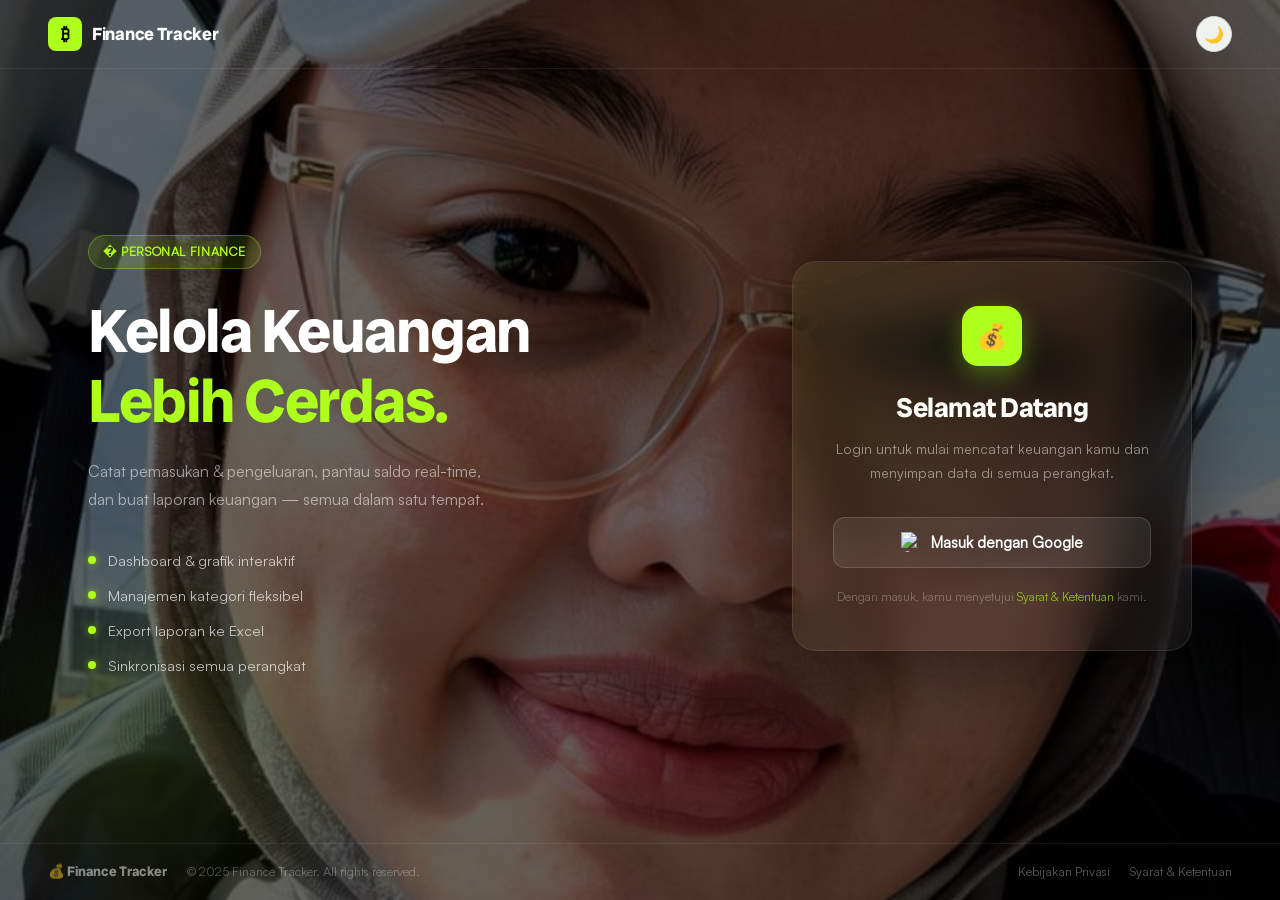
==== commit 03f431f7: "fix: report filter, chart resize, category color, emoji strip, rename sync to transactions" ====
--- a/index.html
+++ b/index.html
@@ -360,12 +360,12 @@
             </div>
             <div class="report-filters">
               <input type="month" id="reportMonth" title="Filter bulan" />
+              <button id="btnClearMonth" class="btn-clear-month" title="Reset bulan">✕ Reset</button>
               <button class="btn-export" id="btnExport">📊 Export Excel</button>
             </div>
           </div>
-          <div class="list-wrapper" id="reportList" style="max-height:600px">
-            <p class="empty-state" id="reportEmpty">Belum ada transaksi.</p>
-          </div>
+          <div class="list-wrapper" id="reportList" style="max-height:600px"></div>
+          <p class="empty-state" id="reportEmpty">Belum ada transaksi.</p>
         </div>
       </section>
 
--- a/css/style.css
+++ b/css/style.css
@@ -77,6 +77,39 @@
 [data-theme="dark"] input[type="date"]::-webkit-calendar-picker-indicator,
 [data-theme="dark"] input[type="month"]::-webkit-calendar-picker-indicator { filter: invert(1); }
 
+/* Dark mode — form fields netral terang */
+[data-theme="dark"] .form-group input,
+[data-theme="dark"] .form-group select {
+  background: #2a2a2a;
+  color: #ffffff;
+  border-color: #444444;
+}
+[data-theme="dark"] .form-group input::placeholder { color: #888888; }
+[data-theme="dark"] .form-group input:focus,
+[data-theme="dark"] .form-group select:focus {
+  background: #333333;
+  border-color: #AEFF1C;
+  color: #ffffff;
+}
+[data-theme="dark"] .amount-wrapper {
+  background: #2a2a2a;
+  border-color: #444444;
+}
+[data-theme="dark"] .amount-wrapper input {
+  background: #2a2a2a;
+  color: #ffffff;
+}
+[data-theme="dark"] .amount-prefix {
+  background: #222222;
+  color: #aaaaaa;
+  border-right-color: #444444;
+}
+[data-theme="dark"] .amount-wrapper:focus-within {
+  border-color: #AEFF1C;
+  background: #333333;
+}
+[data-theme="dark"] .amount-wrapper:focus-within input { background: #333333; }
+
 /* ===========================
    Login Screen — Full Page
 =========================== */
@@ -84,25 +117,24 @@
   min-height: 100vh;
   display: flex;
   flex-direction: column;
-  background: #0a1a0a;
+  background: #0a1a0a url('../background.jpeg') center 39% / cover no-repeat;
   position: relative;
   overflow: hidden;
 }
 
-/* Background blobs */
+/* Dark overlay biar teks tetap terbaca */
 #loginScreen::before {
   content: "";
   position: absolute;
-  width: 700px; height: 700px;
-  background: radial-gradient(circle, rgba(174,255,28,0.12) 0%, transparent 65%);
-  top: -200px; right: -150px;
+  inset: 0;
+  background: rgba(0, 0, 0, 0.6);
   pointer-events: none; z-index: 0;
 }
 #loginScreen::after {
   content: "";
   position: absolute;
   width: 500px; height: 500px;
-  background: radial-gradient(circle, rgba(16,64,66,0.5) 0%, transparent 65%);
+  background: radial-gradient(circle, rgba(174,255,28,0.1) 0%, transparent 65%);
   bottom: -100px; left: -100px;
   pointer-events: none; z-index: 0;
 }
@@ -434,7 +466,7 @@
   transition: transform 0.2s;
 }
 .summary-card:hover { transform: translateY(-2px); }
-.summary-card.income  { background: #000000; color: #AEFF1C; }
+.summary-card.income  { background: #AEFF1C; color: #000000; }
 .summary-card.expense { background: var(--expense); color: #fff; }
 .summary-card.balance { background: #104042; color: #AEFF1C; }
 .summary-card.balance.negative { background: #dc2626; color: #fff; }
@@ -517,7 +549,16 @@
 }
 
 /* Chart */
-.chart-wrapper { position: relative; width: 100%; max-width: 280px; margin: 0 auto; }
+.chart-wrapper {
+  position: relative;
+  width: 100%;
+  height: 280px;
+  margin: 0 auto;
+}
+.chart-wrapper canvas {
+  max-width: 100% !important;
+  height: 280px !important;
+}
 
 /* Form */
 .form-group { display: flex; flex-direction: column; gap: 6px; margin-bottom: 16px; }
@@ -536,6 +577,17 @@
   box-shadow: 0 0 0 3px rgba(174,255,28,0.15);
 }
 .form-group input.invalid, .form-group select.invalid { border-color: var(--expense); }
+
+/* Color picker khusus */
+.form-group input[type="color"] {
+  padding: 4px 6px;
+  height: 48px;
+  cursor: pointer;
+  border-radius: 10px;
+  background: var(--surface);
+}
+.form-group input[type="color"]::-webkit-color-swatch-wrapper { padding: 2px; border-radius: 6px; }
+.form-group input[type="color"]::-webkit-color-swatch { border: none; border-radius: 6px; }
 .error-msg { font-size: 0.78rem; color: var(--expense); min-height: 16px; }
 
 /* Amount wrapper */
@@ -555,31 +607,19 @@
 
 /* Buttons */
 .btn-add {
-  width: 100%; padding: 13px; background: #000000; color: #AEFF1C;
-  border: 2px solid #000000; border-radius: 10px; font-size: 0.9rem; font-weight: 700;
-  cursor: pointer; transition: all 0.3s ease; margin-top: 4px;
-  font-family: var(--font-heading); letter-spacing: 0.03em;
-  position: relative; overflow: hidden;
-}
-.btn-add::before {
-  content: "";
-  position: absolute; inset: 0;
-  background: #AEFF1C;
-  transform: scaleX(0);
-  transform-origin: left;
-  transition: transform 0.3s ease;
-  z-index: 0;
-}
-.btn-add:hover { color: #000000; border-color: #AEFF1C; }
-.btn-add:hover::before { transform: scaleX(1); }
+  width: 100%; padding: 13px; background: #104042; color: #ffffff;
+  border: 2px solid #104042; border-radius: 10px; font-size: 0.9rem; font-weight: 700;
+  cursor: pointer; transition: background 0.25s, color 0.25s, border-color 0.25s;
+  margin-top: 4px; font-family: var(--font-heading); letter-spacing: 0.03em;
+}
+.btn-add:hover { background: #AEFF1C; color: #000000; border-color: #AEFF1C; }
 .btn-add:active { transform: scale(0.98); }
-.btn-add.income-mode { background: #104042; border-color: #104042; color: #AEFF1C; }
-.btn-add.income-mode::before { background: #AEFF1C; }
-.btn-add.income-mode:hover { color: #000000; border-color: #AEFF1C; }
-[data-theme="dark"] .btn-add { background: #AEFF1C; color: #000000; border-color: #AEFF1C; }
-[data-theme="dark"] .btn-add::before { background: #000000; }
-[data-theme="dark"] .btn-add:hover { color: #AEFF1C; }
-[data-theme="dark"] .btn-add.income-mode { background: #AEFF1C; border-color: #AEFF1C; color: #000; }
+.btn-add.income-mode { background: #104042; border-color: #104042; color: #ffffff; }
+.btn-add.income-mode:hover { background: #AEFF1C; color: #000000; border-color: #AEFF1C; }
+[data-theme="dark"] .btn-add { background: #104042; color: #ffffff; border-color: #AEFF1C; }
+[data-theme="dark"] .btn-add:hover { background: #AEFF1C; color: #000000; border-color: #AEFF1C; }
+[data-theme="dark"] .btn-add.income-mode { background: #104042; border-color: #AEFF1C; color: #ffffff; }
+[data-theme="dark"] .btn-add.income-mode:hover { background: #AEFF1C; color: #000000; }
 
 .btn-theme {
   width: 36px; height: 36px; border-radius: 50%;
@@ -665,6 +705,15 @@
 .btn-export:hover { background: #AEFF1C; border-color: #AEFF1C; color: #000; }
 [data-theme="dark"] .btn-export { background: #AEFF1C; border-color: #AEFF1C; color: #000; }
 [data-theme="dark"] .btn-export:hover { background: #000; border-color: #AEFF1C; color: #AEFF1C; }
+
+.btn-clear-month {
+  padding: 7px 12px;
+  border: 1.5px solid var(--border); border-radius: 50px;
+  background: var(--surface); color: var(--text-muted);
+  font-size: 0.78rem; font-weight: 600; cursor: pointer;
+  transition: all 0.2s; white-space: nowrap;
+}
+.btn-clear-month:hover { border-color: var(--expense); color: var(--expense); }
 
 /* Category list */
 .cat-tabs { display: flex; gap: 8px; margin-bottom: 16px; }
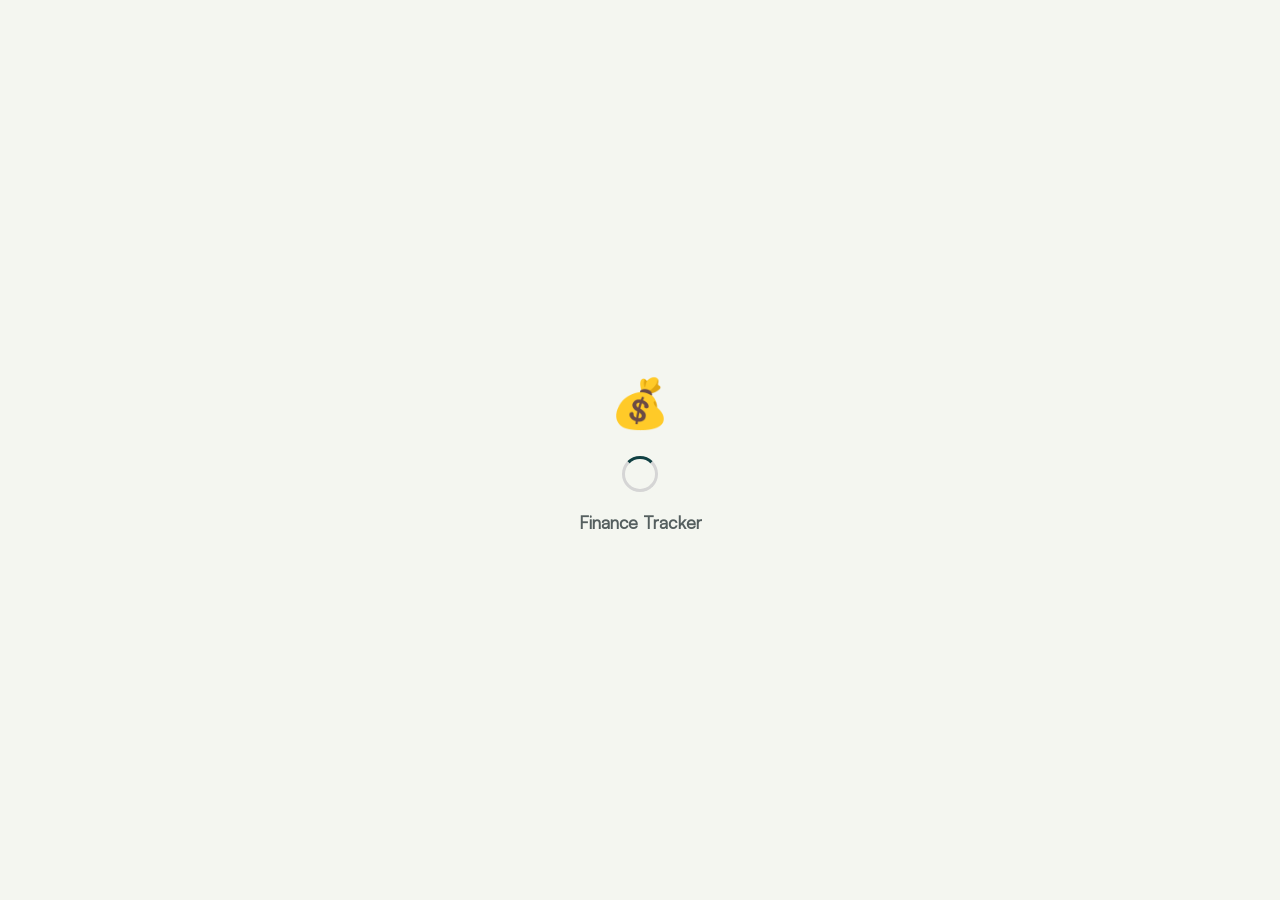
==== commit df65bd5c: "feat: add auth loading screen to prevent login flash on refresh" ====
--- a/index.html
+++ b/index.html
@@ -11,8 +11,17 @@
 </head>
 <body>
 
+<!-- ── Auth Loading Screen ───────────────────────────────── -->
+<div id="authLoading">
+  <div class="auth-loading-inner">
+    <div class="auth-loading-logo">💰</div>
+    <div class="auth-loading-spinner"></div>
+    <p class="auth-loading-text">Finance Tracker</p>
+  </div>
+</div>
+
 <!-- ── Login Screen ──────────────────────────────────────── -->
-<div id="loginScreen">
+<div id="loginScreen" style="display:none">
 
   <!-- Navbar -->
   <nav class="ls-nav">
@@ -291,9 +300,9 @@
 
       <!-- ── KATEGORI ── -->
       <section class="page" id="page-categories">
-        <h2 class="page-title">Manajemen Kategori</h2>
+        <h2 class="page-title">Kategori</h2>
         <div class="two-col-layout">
-          <div class="card">
+          <div class="card admin-only" id="catFormCard">
             <h3 class="card-title">Tambah / Edit Kategori</h3>
             <form id="categoryForm" novalidate>
               <div class="form-group">
@@ -360,12 +369,12 @@
             </div>
             <div class="report-filters">
               <input type="month" id="reportMonth" title="Filter bulan" />
-              <button id="btnClearMonth" class="btn-clear-month" title="Reset bulan">✕ Reset</button>
               <button class="btn-export" id="btnExport">📊 Export Excel</button>
             </div>
           </div>
-          <div class="list-wrapper" id="reportList" style="max-height:600px"></div>
-          <p class="empty-state" id="reportEmpty">Belum ada transaksi.</p>
+          <div class="list-wrapper" id="reportList" style="max-height:600px">
+            <p class="empty-state" id="reportEmpty">Belum ada transaksi.</p>
+          </div>
         </div>
       </section>
 
--- a/css/style.css
+++ b/css/style.css
@@ -77,39 +77,6 @@
 [data-theme="dark"] input[type="date"]::-webkit-calendar-picker-indicator,
 [data-theme="dark"] input[type="month"]::-webkit-calendar-picker-indicator { filter: invert(1); }
 
-/* Dark mode — form fields netral terang */
-[data-theme="dark"] .form-group input,
-[data-theme="dark"] .form-group select {
-  background: #2a2a2a;
-  color: #ffffff;
-  border-color: #444444;
-}
-[data-theme="dark"] .form-group input::placeholder { color: #888888; }
-[data-theme="dark"] .form-group input:focus,
-[data-theme="dark"] .form-group select:focus {
-  background: #333333;
-  border-color: #AEFF1C;
-  color: #ffffff;
-}
-[data-theme="dark"] .amount-wrapper {
-  background: #2a2a2a;
-  border-color: #444444;
-}
-[data-theme="dark"] .amount-wrapper input {
-  background: #2a2a2a;
-  color: #ffffff;
-}
-[data-theme="dark"] .amount-prefix {
-  background: #222222;
-  color: #aaaaaa;
-  border-right-color: #444444;
-}
-[data-theme="dark"] .amount-wrapper:focus-within {
-  border-color: #AEFF1C;
-  background: #333333;
-}
-[data-theme="dark"] .amount-wrapper:focus-within input { background: #333333; }
-
 /* ===========================
    Login Screen — Full Page
 =========================== */
@@ -466,7 +433,7 @@
   transition: transform 0.2s;
 }
 .summary-card:hover { transform: translateY(-2px); }
-.summary-card.income  { background: #AEFF1C; color: #000000; }
+.summary-card.income  { background: #000000; color: #AEFF1C; }
 .summary-card.expense { background: var(--expense); color: #fff; }
 .summary-card.balance { background: #104042; color: #AEFF1C; }
 .summary-card.balance.negative { background: #dc2626; color: #fff; }
@@ -549,16 +516,7 @@
 }
 
 /* Chart */
-.chart-wrapper {
-  position: relative;
-  width: 100%;
-  height: 280px;
-  margin: 0 auto;
-}
-.chart-wrapper canvas {
-  max-width: 100% !important;
-  height: 280px !important;
-}
+.chart-wrapper { position: relative; width: 100%; max-width: 280px; margin: 0 auto; }
 
 /* Form */
 .form-group { display: flex; flex-direction: column; gap: 6px; margin-bottom: 16px; }
@@ -577,17 +535,6 @@
   box-shadow: 0 0 0 3px rgba(174,255,28,0.15);
 }
 .form-group input.invalid, .form-group select.invalid { border-color: var(--expense); }
-
-/* Color picker khusus */
-.form-group input[type="color"] {
-  padding: 4px 6px;
-  height: 48px;
-  cursor: pointer;
-  border-radius: 10px;
-  background: var(--surface);
-}
-.form-group input[type="color"]::-webkit-color-swatch-wrapper { padding: 2px; border-radius: 6px; }
-.form-group input[type="color"]::-webkit-color-swatch { border: none; border-radius: 6px; }
 .error-msg { font-size: 0.78rem; color: var(--expense); min-height: 16px; }
 
 /* Amount wrapper */
@@ -607,19 +554,31 @@
 
 /* Buttons */
 .btn-add {
-  width: 100%; padding: 13px; background: #104042; color: #ffffff;
-  border: 2px solid #104042; border-radius: 10px; font-size: 0.9rem; font-weight: 700;
-  cursor: pointer; transition: background 0.25s, color 0.25s, border-color 0.25s;
-  margin-top: 4px; font-family: var(--font-heading); letter-spacing: 0.03em;
-}
-.btn-add:hover { background: #AEFF1C; color: #000000; border-color: #AEFF1C; }
+  width: 100%; padding: 13px; background: #000000; color: #AEFF1C;
+  border: 2px solid #000000; border-radius: 10px; font-size: 0.9rem; font-weight: 700;
+  cursor: pointer; transition: all 0.3s ease; margin-top: 4px;
+  font-family: var(--font-heading); letter-spacing: 0.03em;
+  position: relative; overflow: hidden;
+}
+.btn-add::before {
+  content: "";
+  position: absolute; inset: 0;
+  background: #AEFF1C;
+  transform: scaleX(0);
+  transform-origin: left;
+  transition: transform 0.3s ease;
+  z-index: 0;
+}
+.btn-add:hover { color: #000000; border-color: #AEFF1C; }
+.btn-add:hover::before { transform: scaleX(1); }
 .btn-add:active { transform: scale(0.98); }
-.btn-add.income-mode { background: #104042; border-color: #104042; color: #ffffff; }
-.btn-add.income-mode:hover { background: #AEFF1C; color: #000000; border-color: #AEFF1C; }
-[data-theme="dark"] .btn-add { background: #104042; color: #ffffff; border-color: #AEFF1C; }
-[data-theme="dark"] .btn-add:hover { background: #AEFF1C; color: #000000; border-color: #AEFF1C; }
-[data-theme="dark"] .btn-add.income-mode { background: #104042; border-color: #AEFF1C; color: #ffffff; }
-[data-theme="dark"] .btn-add.income-mode:hover { background: #AEFF1C; color: #000000; }
+.btn-add.income-mode { background: #104042; border-color: #104042; color: #AEFF1C; }
+.btn-add.income-mode::before { background: #AEFF1C; }
+.btn-add.income-mode:hover { color: #000000; border-color: #AEFF1C; }
+[data-theme="dark"] .btn-add { background: #AEFF1C; color: #000000; border-color: #AEFF1C; }
+[data-theme="dark"] .btn-add::before { background: #000000; }
+[data-theme="dark"] .btn-add:hover { color: #AEFF1C; }
+[data-theme="dark"] .btn-add.income-mode { background: #AEFF1C; border-color: #AEFF1C; color: #000; }
 
 .btn-theme {
   width: 36px; height: 36px; border-radius: 50%;
@@ -705,15 +664,6 @@
 .btn-export:hover { background: #AEFF1C; border-color: #AEFF1C; color: #000; }
 [data-theme="dark"] .btn-export { background: #AEFF1C; border-color: #AEFF1C; color: #000; }
 [data-theme="dark"] .btn-export:hover { background: #000; border-color: #AEFF1C; color: #AEFF1C; }
-
-.btn-clear-month {
-  padding: 7px 12px;
-  border: 1.5px solid var(--border); border-radius: 50px;
-  background: var(--surface); color: var(--text-muted);
-  font-size: 0.78rem; font-weight: 600; cursor: pointer;
-  transition: all 0.2s; white-space: nowrap;
-}
-.btn-clear-month:hover { border-color: var(--expense); color: var(--expense); }
 
 /* Category list */
 .cat-tabs { display: flex; gap: 8px; margin-bottom: 16px; }
@@ -807,3 +757,52 @@
   .summary-label { font-size: 0.62rem; }
   .summary-amount { font-size: 0.82rem; }
 }
+
+/* ── Auth Loading Screen ─────────────────────────────────── */
+#authLoading {
+  position: fixed;
+  inset: 0;
+  display: flex;
+  align-items: center;
+  justify-content: center;
+  background: var(--bg, #f4f6f0);
+  z-index: 9999;
+}
+#authLoading.hidden { display: none; }
+
+.auth-loading-inner {
+  display: flex;
+  flex-direction: column;
+  align-items: center;
+  gap: 16px;
+}
+
+.auth-loading-logo {
+  font-size: 3rem;
+  animation: auth-pulse 1.5s ease-in-out infinite;
+}
+
+.auth-loading-text {
+  font-size: 1.1rem;
+  font-weight: 600;
+  color: var(--text-muted, #64748b);
+  margin: 0;
+}
+
+.auth-loading-spinner {
+  width: 36px;
+  height: 36px;
+  border: 3px solid var(--border, #e2e8f0);
+  border-top-color: var(--primary-dark, #104042);
+  border-radius: 50%;
+  animation: auth-spin 0.8s linear infinite;
+}
+
+@keyframes auth-spin {
+  to { transform: rotate(360deg); }
+}
+
+@keyframes auth-pulse {
+  0%, 100% { transform: scale(1); }
+  50%       { transform: scale(1.1); }
+}
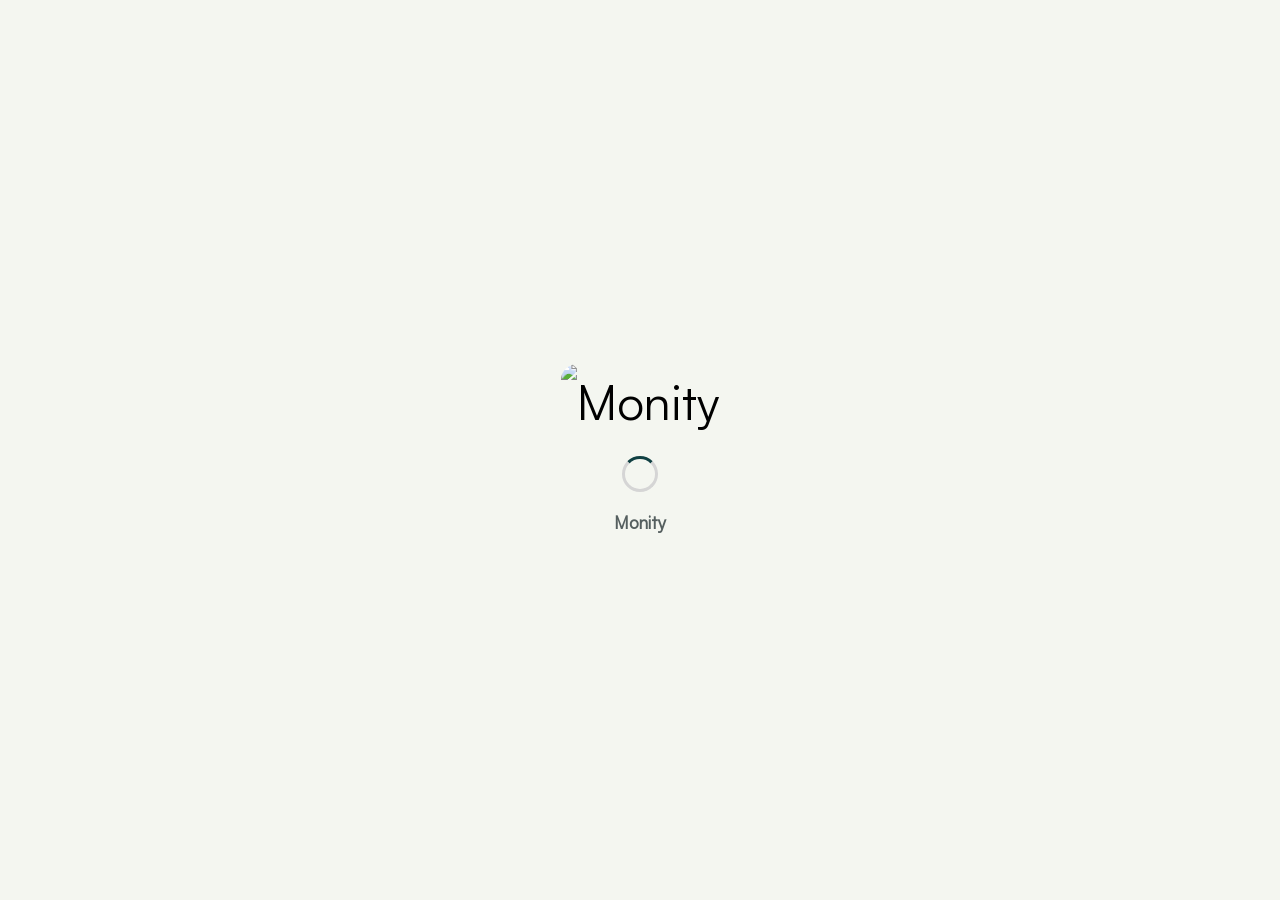
==== commit 19ea8d1b: "rebrand: Finance Tracker → Monity, ganti semua emoji icon dengan favicon" ====
--- a/index.html
+++ b/index.html
@@ -3,7 +3,11 @@
 <head>
   <meta charset="UTF-8" />
   <meta name="viewport" content="width=device-width, initial-scale=1.0" />
-  <title>Finance Tracker</title>
+  <title>Monity</title>
+  <link rel="icon" type="image/svg+xml" href="assets/favicon/favicon.svg" />
+  <link rel="icon" type="image/png" sizes="96x96" href="assets/favicon/favicon-96x96.png" />
+  <link rel="apple-touch-icon" href="assets/favicon/apple-touch-icon.png" />
+  <link rel="manifest" href="assets/favicon/site.webmanifest" />
   <link rel="stylesheet" href="assets/css/satoshi.css" />
   <link rel="stylesheet" href="css/style.css" />
   <script src="https://cdn.jsdelivr.net/npm/chart.js@4.4.0/dist/chart.umd.min.js"></script>
@@ -14,9 +18,9 @@
 <!-- ── Auth Loading Screen ───────────────────────────────── -->
 <div id="authLoading">
   <div class="auth-loading-inner">
-    <div class="auth-loading-logo">💰</div>
+    <div class="auth-loading-logo"><img src="assets/favicon/web-app-manifest-192x192.png" alt="Monity" style="width:64px;height:64px;border-radius:16px;" /></div>
     <div class="auth-loading-spinner"></div>
-    <p class="auth-loading-text">Finance Tracker</p>
+    <p class="auth-loading-text">Monity</p>
   </div>
 </div>
 
@@ -27,8 +31,8 @@
   <nav class="ls-nav">
     <div class="ls-nav-inner">
       <div class="ls-logo">
-        <div class="ls-logo-icon">₿</div>
-        <span class="ls-logo-text">Finance Tracker</span>
+        <div class="ls-logo-icon"><img src="assets/favicon/favicon-96x96.png" alt="Monity" style="width:28px;height:28px;border-radius:6px;" /></div>
+        <span class="ls-logo-text">Monity</span>
       </div>
       <button class="btn-theme login-theme" id="btnTheme" title="Toggle tema" aria-label="Toggle tema">
         <span id="themeIcon">🌙</span>
@@ -68,7 +72,7 @@
     <!-- Right: Login Card -->
     <div class="ls-right">
       <div class="login-card">
-        <div class="login-logo">💰</div>
+        <div class="login-logo"><img src="assets/favicon/web-app-manifest-192x192.png" alt="Monity" style="width:80px;height:80px;border-radius:20px;" /></div>
         <h2 class="login-title">Selamat Datang</h2>
         <p class="login-subtitle">Login untuk mulai mencatat keuangan kamu dan menyimpan data di semua perangkat.</p>
         <button class="btn-google" id="btnLogin">
@@ -84,8 +88,8 @@
   <footer class="ls-footer">
     <div class="ls-footer-inner">
       <div class="ls-footer-left">
-        <span class="ls-footer-logo">💰 Finance Tracker</span>
-        <span class="ls-footer-copy">© 2025 Finance Tracker. All rights reserved.</span>
+        <span class="ls-footer-logo"><img src="assets/favicon/favicon-96x96.png" alt="Monity" style="width:18px;height:18px;border-radius:4px;vertical-align:middle;margin-right:4px;" />Monity</span>
+        <span class="ls-footer-copy">© 2025 Monity. All rights reserved.</span>
       </div>
       <div class="ls-footer-right">
         <a href="#">Kebijakan Privasi</a>
@@ -102,8 +106,8 @@
   <!-- Sidebar -->
   <aside class="sidebar" id="sidebar">
     <div class="sidebar-header">
-      <span class="sidebar-logo">💰</span>
-      <span class="sidebar-title">Finance Tracker</span>
+      <span class="sidebar-logo"><img src="assets/favicon/favicon-96x96.png" alt="Monity" style="width:28px;height:28px;border-radius:6px;" /></span>
+      <span class="sidebar-title">Monity</span>
       <button class="sidebar-close" id="sidebarClose" aria-label="Tutup menu">✕</button>
     </div>
     <nav class="sidebar-nav">
@@ -369,12 +373,12 @@
             </div>
             <div class="report-filters">
               <input type="month" id="reportMonth" title="Filter bulan" />
+              <button id="btnClearMonth" class="btn-clear-month" title="Reset bulan">✕ Reset</button>
               <button class="btn-export" id="btnExport">📊 Export Excel</button>
             </div>
           </div>
-          <div class="list-wrapper" id="reportList" style="max-height:600px">
-            <p class="empty-state" id="reportEmpty">Belum ada transaksi.</p>
-          </div>
+          <div class="list-wrapper" id="reportList" style="max-height:600px"></div>
+          <p class="empty-state" id="reportEmpty">Belum ada transaksi.</p>
         </div>
       </section>
 
@@ -395,7 +399,7 @@
   </div><!-- /main-wrapper -->
 </div><!-- /appScreen -->
 
-<script type="module" src="js/app.js"></script>
+<script type="module" src="js/app.js?v=2"></script>
 </body>
 </html>
 
--- a/css/style.css
+++ b/css/style.css
@@ -77,6 +77,39 @@
 [data-theme="dark"] input[type="date"]::-webkit-calendar-picker-indicator,
 [data-theme="dark"] input[type="month"]::-webkit-calendar-picker-indicator { filter: invert(1); }
 
+/* Dark mode — form fields netral terang */
+[data-theme="dark"] .form-group input,
+[data-theme="dark"] .form-group select {
+  background: #2a2a2a;
+  color: #ffffff;
+  border-color: #444444;
+}
+[data-theme="dark"] .form-group input::placeholder { color: #888888; }
+[data-theme="dark"] .form-group input:focus,
+[data-theme="dark"] .form-group select:focus {
+  background: #333333;
+  border-color: #AEFF1C;
+  color: #ffffff;
+}
+[data-theme="dark"] .amount-wrapper {
+  background: #2a2a2a;
+  border-color: #444444;
+}
+[data-theme="dark"] .amount-wrapper input {
+  background: #2a2a2a;
+  color: #ffffff;
+}
+[data-theme="dark"] .amount-prefix {
+  background: #222222;
+  color: #aaaaaa;
+  border-right-color: #444444;
+}
+[data-theme="dark"] .amount-wrapper:focus-within {
+  border-color: #AEFF1C;
+  background: #333333;
+}
+[data-theme="dark"] .amount-wrapper:focus-within input { background: #333333; }
+
 /* ===========================
    Login Screen — Full Page
 =========================== */
@@ -433,7 +466,7 @@
   transition: transform 0.2s;
 }
 .summary-card:hover { transform: translateY(-2px); }
-.summary-card.income  { background: #000000; color: #AEFF1C; }
+.summary-card.income  { background: #AEFF1C; color: #000000; }
 .summary-card.expense { background: var(--expense); color: #fff; }
 .summary-card.balance { background: #104042; color: #AEFF1C; }
 .summary-card.balance.negative { background: #dc2626; color: #fff; }
@@ -516,7 +549,16 @@
 }
 
 /* Chart */
-.chart-wrapper { position: relative; width: 100%; max-width: 280px; margin: 0 auto; }
+.chart-wrapper {
+  position: relative;
+  width: 100%;
+  height: 280px;
+  margin: 0 auto;
+}
+.chart-wrapper canvas {
+  max-width: 100% !important;
+  height: 280px !important;
+}
 
 /* Form */
 .form-group { display: flex; flex-direction: column; gap: 6px; margin-bottom: 16px; }
@@ -535,6 +577,17 @@
   box-shadow: 0 0 0 3px rgba(174,255,28,0.15);
 }
 .form-group input.invalid, .form-group select.invalid { border-color: var(--expense); }
+
+/* Color picker khusus */
+.form-group input[type="color"] {
+  padding: 4px 6px;
+  height: 48px;
+  cursor: pointer;
+  border-radius: 10px;
+  background: var(--surface);
+}
+.form-group input[type="color"]::-webkit-color-swatch-wrapper { padding: 2px; border-radius: 6px; }
+.form-group input[type="color"]::-webkit-color-swatch { border: none; border-radius: 6px; }
 .error-msg { font-size: 0.78rem; color: var(--expense); min-height: 16px; }
 
 /* Amount wrapper */
@@ -554,31 +607,19 @@
 
 /* Buttons */
 .btn-add {
-  width: 100%; padding: 13px; background: #000000; color: #AEFF1C;
-  border: 2px solid #000000; border-radius: 10px; font-size: 0.9rem; font-weight: 700;
-  cursor: pointer; transition: all 0.3s ease; margin-top: 4px;
-  font-family: var(--font-heading); letter-spacing: 0.03em;
-  position: relative; overflow: hidden;
-}
-.btn-add::before {
-  content: "";
-  position: absolute; inset: 0;
-  background: #AEFF1C;
-  transform: scaleX(0);
-  transform-origin: left;
-  transition: transform 0.3s ease;
-  z-index: 0;
-}
-.btn-add:hover { color: #000000; border-color: #AEFF1C; }
-.btn-add:hover::before { transform: scaleX(1); }
+  width: 100%; padding: 13px; background: #104042; color: #ffffff;
+  border: 2px solid #104042; border-radius: 10px; font-size: 0.9rem; font-weight: 700;
+  cursor: pointer; transition: background 0.25s, color 0.25s, border-color 0.25s;
+  margin-top: 4px; font-family: var(--font-heading); letter-spacing: 0.03em;
+}
+.btn-add:hover { background: #AEFF1C; color: #000000; border-color: #AEFF1C; }
 .btn-add:active { transform: scale(0.98); }
-.btn-add.income-mode { background: #104042; border-color: #104042; color: #AEFF1C; }
-.btn-add.income-mode::before { background: #AEFF1C; }
-.btn-add.income-mode:hover { color: #000000; border-color: #AEFF1C; }
-[data-theme="dark"] .btn-add { background: #AEFF1C; color: #000000; border-color: #AEFF1C; }
-[data-theme="dark"] .btn-add::before { background: #000000; }
-[data-theme="dark"] .btn-add:hover { color: #AEFF1C; }
-[data-theme="dark"] .btn-add.income-mode { background: #AEFF1C; border-color: #AEFF1C; color: #000; }
+.btn-add.income-mode { background: #104042; border-color: #104042; color: #ffffff; }
+.btn-add.income-mode:hover { background: #AEFF1C; color: #000000; border-color: #AEFF1C; }
+[data-theme="dark"] .btn-add { background: #104042; color: #ffffff; border-color: #AEFF1C; }
+[data-theme="dark"] .btn-add:hover { background: #AEFF1C; color: #000000; border-color: #AEFF1C; }
+[data-theme="dark"] .btn-add.income-mode { background: #104042; border-color: #AEFF1C; color: #ffffff; }
+[data-theme="dark"] .btn-add.income-mode:hover { background: #AEFF1C; color: #000000; }
 
 .btn-theme {
   width: 36px; height: 36px; border-radius: 50%;
@@ -665,8 +706,17 @@
 [data-theme="dark"] .btn-export { background: #AEFF1C; border-color: #AEFF1C; color: #000; }
 [data-theme="dark"] .btn-export:hover { background: #000; border-color: #AEFF1C; color: #AEFF1C; }
 
+.btn-clear-month {
+  padding: 7px 12px;
+  border: 1.5px solid var(--border); border-radius: 50px;
+  background: var(--surface); color: var(--text-muted);
+  font-size: 0.78rem; font-weight: 600; cursor: pointer;
+  transition: all 0.2s; white-space: nowrap;
+}
+.btn-clear-month:hover { border-color: var(--expense); color: var(--expense); }
+
 /* Category list */
-.cat-tabs { display: flex; gap: 8px; margin-bottom: 16px; }
+.cat-tabs { display: flex; gap: 8px; margin-bottom: 16px; flex-wrap: wrap; align-items: center; }
 .category-list { display: flex; flex-direction: column; gap: 8px; }
 .cat-item {
   display: flex; align-items: center; gap: 12px;
